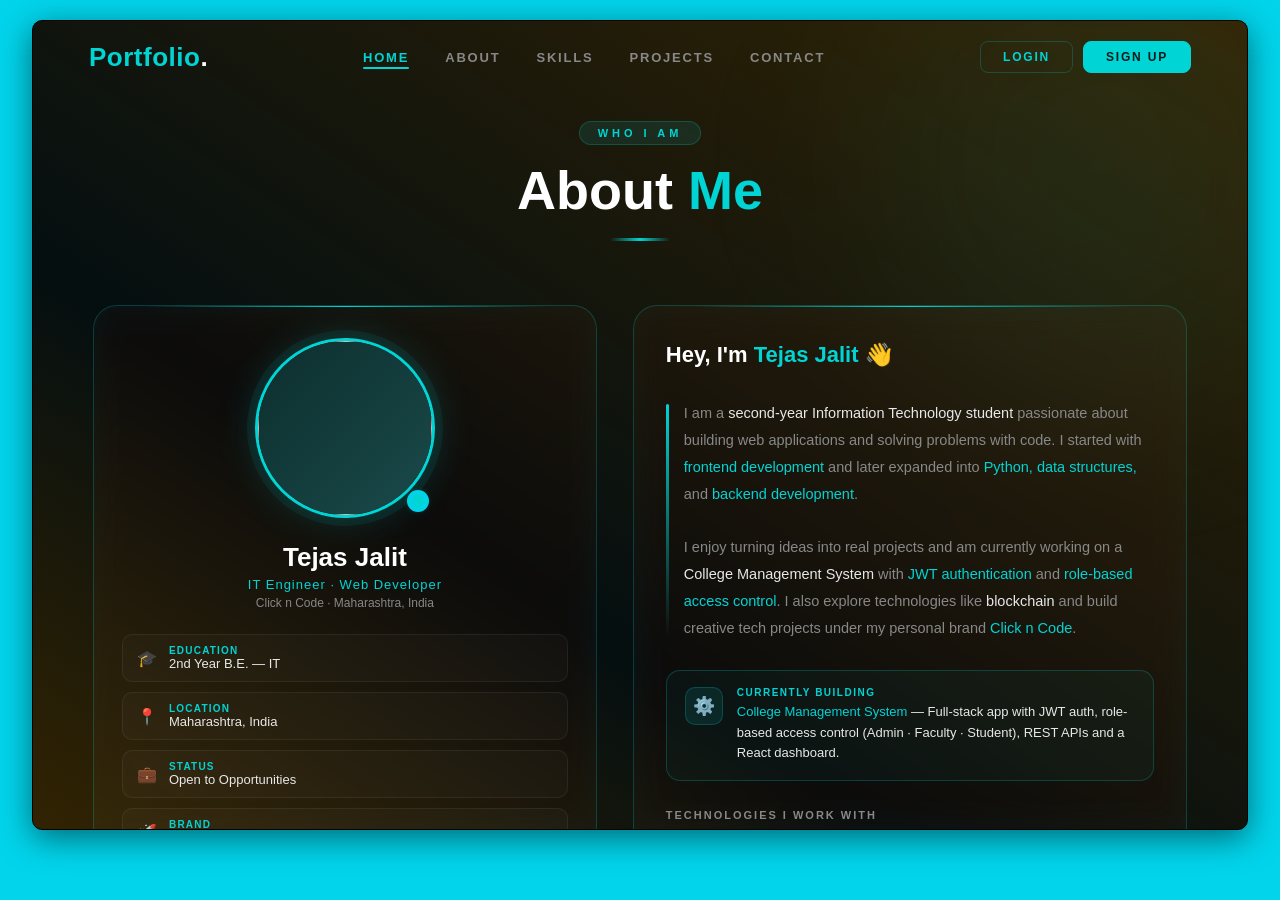
==== about.html @ 2071b4b3 "Updated website section" ====
<!DOCTYPE html>
<html lang="en">

<head>
    <meta charset="UTF-8" />
    <meta name="viewport" content="width=device-width, initial-scale=1.0" />
    <title>Click n Code — Tejas Jalit</title>

    <!-- Google Font -->
    <link href="https://fonts.googleapis.com/css2?family=Poppins:wght@400;500;600;700&display=swap" rel="stylesheet">

    <!-- CSS Files -->
    <link rel="stylesheet" href="css/style.css" />
    <link rel="stylesheet" href="css/resposive.css" />
</head>
  <style>
    *, *::before, *::after { box-sizing: border-box; margin: 0; padding: 0; }

    :root {
      --bg:         #02d4eb;
      --card-bg:     rgba(255,255,255,0.03);
      --cyan:        #00d4d4;
      --cyan-dim:    rgba(0,212,212,0.10);
      --cyan-mid:    rgba(0,212,212,0.18);
      --cyan-glow:   rgba(0,212,212,0.30);
      --cyan-border: rgba(0,212,212,0.22);
      --text:        #e8e8e8;
      --muted:       #888;
      --muted2:      #555;
    }

    body {
      background: var(--bg);
      font-family: 'Exo 2', sans-serif;
      color: var(--text);
      min-height: 100vh;
    }

    /* ══ SECTION ═══════════════════════════════════ */
    .about-section {
      position: relative;
      padding: 100px 60px;
      overflow: hidden;
    }

    /* blobs */
    .blob {
      position: absolute; border-radius: 50%;
      filter: blur(100px); pointer-events: none; z-index: 0;
    }
    .blob-1 { width:450px; height:450px; background:rgba(0,212,212,0.06); top:-80px; right:-80px; }
    .blob-2 { width:320px; height:320px; background:rgba(0,212,212,0.04); bottom:0; left:-60px; }

    /* ══ HEADER ════════════════════════════════════ */
    .section-header {
      position: relative; z-index: 1;
      text-align: center; margin-bottom: 64px;
    }
    .section-tag {
      display: inline-block;
      font-family: 'Rajdhani', sans-serif;
      font-size: 11px; font-weight: 600;
      letter-spacing: 4px; text-transform: uppercase;
      color: var(--cyan);
      border: 1px solid var(--cyan-border);
      background: var(--cyan-dim);
      padding: 5px 18px; border-radius: 20px;
      margin-bottom: 16px;
    }
    .section-title {
      font-family: 'Rajdhani', sans-serif;
      font-size: clamp(36px, 5vw, 54px);
      font-weight: 700; color: #fff; line-height: 1.1;
    }
    .section-title span { color: var(--cyan); }
    .divider {
      width: 60px; height: 3px;
      background: linear-gradient(90deg, transparent, var(--cyan), transparent);
      margin: 18px auto 0; border-radius: 2px;
    }

    /* ══ MAIN LAYOUT ═══════════════════════════════ */
    .about-layout {
      position: relative; z-index: 1;
      display: grid;
      grid-template-columns: 1fr 1.1fr;
      gap: 36px;
      max-width: 1100px;
      margin: 0 auto 48px;
    }

    /* ══ LEFT – PHOTO CARD ═════════════════════════ */
    .photo-card {
      background: var(--card-bg);
      border: 1px solid var(--cyan-border);
      border-radius: 24px;
      padding: 32px 28px;
      backdrop-filter: blur(16px);
      display: flex; flex-direction: column;
      align-items: center; gap: 24px;
      position: relative; overflow: hidden;
    }
    .photo-card::before {
      content: '';
      position: absolute; top: 0; left: 10%; right: 10%; height: 1px;
      background: linear-gradient(90deg, transparent, var(--cyan), transparent);
    }

    /* photo frame */
    .about-photo-wrap { position: relative; }
    .about-photo {
      width: 180px; height: 180px;
      border-radius: 50%;
      border: 3px solid var(--cyan);
      box-shadow: 0 0 0 8px rgba(0,212,212,0.08), 0 0 40px rgba(0,212,212,0.2);
      overflow: hidden;
      transition: box-shadow 0.4s, transform 0.4s;
    }
    .about-photo:hover {
      transform: scale(1.04);
      box-shadow: 0 0 0 10px rgba(0,212,212,0.12), 0 0 60px rgba(0,212,212,0.28);
    }
    .about-photo img { width:100%; height:100%; object-fit:cover; object-position:top; display:block; }
    .photo-placeholder {
      width:100%; height:100%;
      background: linear-gradient(135deg,#0d2e2e,#1a4a4a);
      display:flex; flex-direction:column; align-items:center; justify-content:center; gap:6px;
    }
    .photo-placeholder .initials {
      font-family:'Rajdhani',sans-serif; font-size:56px; font-weight:700; color:var(--cyan); line-height:1;
    }
    .photo-placeholder .ph-sub { font-size:10px; color:var(--muted); letter-spacing:2px; text-transform:uppercase; }

    /* availability ring */
    .avail-ring {
      position: absolute; bottom: 6px; right: 6px;
      width: 22px; height: 22px; border-radius: 50%;
      background: var(--bg);
      display: flex; align-items: center; justify-content: center;
      border: 2px solid var(--bg);
    }
    .avail-dot {
      width: 12px; height: 12px; border-radius: 50%;
      background: #00d4d4;
      box-shadow: 0 0 8px var(--cyan);
      animation: pulse 2s ease infinite;
    }
    @keyframes pulse {
      0%,100%{ box-shadow:0 0 6px var(--cyan); }
      50%    { box-shadow:0 0 16px var(--cyan),0 0 28px var(--cyan-glow); }
    }

    /* name block */
    .about-name {
      text-align: center;
    }
    .about-name h3 {
      font-family: 'Rajdhani', sans-serif;
      font-size: 26px; font-weight: 700; color: #fff;
      margin-bottom: 4px;
    }
    .about-name .role {
      font-size: 13px; color: var(--cyan);
      font-weight: 500; letter-spacing: 1px;
    }
    .about-name .college {
      font-size: 12px; color: var(--muted);
      font-weight: 300; margin-top: 4px;
    }

    /* quick info pills */
    .info-pills {
      display: flex; flex-direction: column; gap: 10px; width: 100%;
    }
    .info-pill {
      display: flex; align-items: center; gap: 12px;
      padding: 10px 14px;
      background: rgba(255,255,255,0.025);
      border: 1px solid rgba(255,255,255,0.06);
      border-radius: 10px;
      font-size: 13px;
      transition: all 0.25s;
    }
    .info-pill:hover {
      background: var(--cyan-dim);
      border-color: var(--cyan-border);
    }
    .pill-icon { font-size: 16px; flex-shrink:0; }
    .pill-label { font-size: 10px; color: var(--cyan); font-weight:600; letter-spacing:1.2px; text-transform:uppercase; display:block; }
    .pill-val   { font-size: 13px; color: var(--text); font-weight:400; }

    /* download cv btn */
    .btn-cv {
      width: 100%;
      font-family: 'Rajdhani', sans-serif;
      font-size: 13px; font-weight: 700;
      letter-spacing: 2px; text-transform: uppercase;
      padding: 12px 0; border-radius: 12px;
      border: 1px solid var(--cyan-border);
      background: var(--cyan-dim);
      color: var(--cyan); cursor: pointer;
      text-decoration: none; text-align: center;
      display: flex; align-items: center; justify-content: center; gap: 8px;
      transition: all 0.3s;
    }
    .btn-cv:hover {
      background: var(--cyan-mid);
      border-color: var(--cyan);
      box-shadow: 0 0 20px var(--cyan-glow);
      transform: translateY(-2px);
    }

    /* ══ RIGHT – BIO CARD ══════════════════════════ */
    .bio-card {
      background: var(--card-bg);
      border: 1px solid var(--cyan-border);
      border-radius: 24px;
      padding: 36px 32px;
      backdrop-filter: blur(16px);
      display: flex; flex-direction: column; gap: 28px;
      position: relative; overflow: hidden;
    }
    .bio-card::before {
      content: '';
      position: absolute; top: 0; left: 10%; right: 10%; height: 1px;
      background: linear-gradient(90deg, transparent, var(--cyan), transparent);
    }

    .bio-heading {
      font-family: 'Rajdhani', sans-serif;
      font-size: 22px; font-weight: 700; color: #fff;
      margin-bottom: 4px;
    }
    .bio-heading span { color: var(--cyan); }

    /* paragraph */
    .bio-text {
      font-size: 14.5px; color: var(--muted);
      line-height: 1.85; font-weight: 300;
      position: relative;
      padding-left: 18px;
    }
    .bio-text::before {
      content: '';
      position: absolute; left: 0; top: 4px; bottom: 4px;
      width: 3px; border-radius: 2px;
      background: linear-gradient(to bottom, var(--cyan), transparent);
    }
    .bio-text strong { color: var(--text); font-weight: 500; }
    .bio-text .highlight {
      color: var(--cyan); font-weight: 500;
    }

    /* ── currently working on ── */
    .currently-card {
      background: rgba(0,212,212,0.04);
      border: 1px solid var(--cyan-border);
      border-radius: 14px;
      padding: 16px 18px;
      display: flex; align-items: flex-start; gap: 14px;
    }
    .curr-icon {
      width: 38px; height: 38px; border-radius: 10px;
      background: var(--cyan-dim); border: 1px solid var(--cyan-border);
      display: flex; align-items: center; justify-content: center;
      font-size: 18px; flex-shrink: 0;
    }
    .curr-label {
      font-size: 10px; font-weight:600; letter-spacing:1.5px;
      text-transform:uppercase; color:var(--cyan); margin-bottom:4px;
    }
    .curr-text { font-size: 13px; color: var(--text); line-height: 1.6; }
    .curr-text em { color: var(--cyan); font-style: normal; font-weight:500; }

    /* ── skill chips ── */
    .skill-chips-label {
      font-family: 'Rajdhani', sans-serif;
      font-size: 11px; font-weight:600; letter-spacing:2px;
      text-transform:uppercase; color:var(--muted); margin-bottom:10px;
    }
    .skill-chips {
      display: flex; flex-wrap: wrap; gap: 8px;
    }
    .chip {
      font-size: 11px; font-weight:600; letter-spacing:0.8px;
      padding: 5px 14px; border-radius: 20px;
      background: rgba(255,255,255,0.04);
      border: 1px solid rgba(255,255,255,0.08);
      color: var(--muted);
      transition: all 0.25s;
      cursor: default;
    }
    .chip:hover {
      background: var(--cyan-dim);
      border-color: var(--cyan-border);
      color: var(--cyan);
    }

    /* ══ PROFILE SHOWCASES ═════════════════════════ */
    .profiles-row {
      position: relative; z-index: 1;
      display: grid;
      grid-template-columns: repeat(3, 1fr);
      gap: 24px;
      max-width: 1100px;
      margin: 0 auto;
    }

    .profile-card {
      background: var(--card-bg);
      border: 1px solid var(--cyan-border);
      border-radius: 20px;
      padding: 26px 24px 22px;
      backdrop-filter: blur(16px);
      position: relative; overflow: hidden;
      text-decoration: none; color: inherit;
      transition: transform 0.35s, box-shadow 0.35s, border-color 0.35s;
      display: flex; flex-direction: column; gap: 16px;
    }
    .profile-card::before {
      content: '';
      position: absolute; inset: 0;
      background: linear-gradient(135deg, rgba(0,212,212,0.05), transparent 60%);
      opacity: 0; transition: opacity 0.35s;
    }
    /* glare */
    .profile-card::after {
      content: '';
      position: absolute; top:0; left:-80%;
      width:60%; height:100%;
      background: linear-gradient(105deg, transparent, rgba(255,255,255,0.03), transparent);
      transform: skewX(-20deg);
      transition: left 0.6s ease;
    }
    .profile-card:hover { transform: translateY(-6px); border-color: var(--cyan); box-shadow: 0 14px 44px rgba(0,212,212,0.14); }
    .profile-card:hover::before { opacity: 1; }
    .profile-card:hover::after  { left: 140%; }

    /* platform header */
    .pc-header {
      display: flex; align-items: center; gap: 12px;
    }
    .pc-logo {
      width: 44px; height: 44px; border-radius: 12px;
      background: var(--cyan-dim); border: 1px solid var(--cyan-border);
      display: flex; align-items: center; justify-content: center;
      font-size: 22px; flex-shrink: 0;
      transition: box-shadow 0.3s;
    }
    .profile-card:hover .pc-logo { box-shadow: 0 0 18px var(--cyan-glow); }
    .pc-platform {
      font-family: 'Rajdhani', sans-serif;
      font-size: 18px; font-weight: 700; color: #fff;
    }
    .pc-handle {
      font-size: 12px; color: var(--muted); margin-top: 2px;
    }
    .pc-arrow {
      margin-left: auto; font-size: 18px; color: var(--cyan-border);
      transition: color 0.3s, transform 0.3s;
    }
    .profile-card:hover .pc-arrow { color: var(--cyan); transform: translate(3px,-3px); }

    /* divider line */
    .pc-line {
      height: 1px;
      background: linear-gradient(90deg, var(--cyan-border), transparent);
    }

    /* stats grid */
    .pc-stats {
      display: grid; grid-template-columns: repeat(3,1fr); gap: 10px;
    }
    .pc-stat {
      text-align: center;
      padding: 10px 6px;
      background: rgba(255,255,255,0.025);
      border: 1px solid rgba(255,255,255,0.05);
      border-radius: 10px;
      transition: background 0.25s, border-color 0.25s;
    }
    .profile-card:hover .pc-stat {
      background: var(--cyan-dim);
      border-color: rgba(0,212,212,0.18);
    }
    .pc-stat-n {
      font-family: 'Rajdhani', sans-serif;
      font-size: 20px; font-weight: 700; color: var(--cyan); line-height: 1;
    }
    .pc-stat-l {
      font-size: 9.5px; color: var(--muted);
      letter-spacing: 0.8px; text-transform: uppercase; margin-top: 3px;
    }

    /* visit link */
    .pc-visit {
      display: flex; align-items: center; justify-content: center; gap: 6px;
      font-family: 'Rajdhani', sans-serif;
      font-size: 11px; font-weight: 700;
      letter-spacing: 2px; text-transform: uppercase;
      color: var(--muted);
      padding: 8px;
      border: 1px solid rgba(255,255,255,0.06);
      border-radius: 8px;
      transition: all 0.25s;
    }
    .profile-card:hover .pc-visit {
      color: var(--cyan); border-color: var(--cyan-border);
      background: var(--cyan-dim);
    }

    /* ══ ANIMATIONS ════════════════════════════════ */
    @keyframes fadeUp {
      from { opacity:0; transform:translateY(24px); }
      to   { opacity:1; transform:translateY(0); }
    }
    .about-layout, .profiles-row { animation: fadeUp 0.6s ease both; }
    .profiles-row { animation-delay: 0.2s; }

    /* ══ RESPONSIVE ════════════════════════════════ */
    @media (max-width: 900px) {
      .about-layout { grid-template-columns: 1fr; }
      .profiles-row { grid-template-columns: 1fr; }
      .about-section { padding: 70px 24px; }
    }
    @media (max-width: 600px) {
      .bio-card { padding: 24px 18px; }
    }
  </style>
<body>
    <div class="container scroll-box">
        <!-- Navbar -->
            <nav class="navbar" id="navbar">
        <!-- Logo -->
        <div class="logo">
          <a href="index.html">Portfolio<span class="logo-dot">.</span></a>
        </div>

        <!-- Nav Items -->
        <ul class="nav-items" id="navItems">
          <li><a href="index.html" class="nav-link active">Home</a></li>
          <li><a href="about.html" class="nav-link">About</a></li>
          <li><a href="skills.html" class="nav-link">Skills</a></li>
          <li><a href="projects.html" class="nav-link">Projects</a></li>
          <li><a href="contact.html" class="nav-link">Contact</a></li>
        </ul>

        <!-- Action Buttons -->
        <div class="nav-actions">
          <a href="#" class="btn-login">Login</a>
          <a href="#" class="btn-signup">Sign Up</a>
        </div>

        <!-- Hamburger (mobile) -->
        <button class="hamburger" id="hamburger" aria-label="Toggle menu">
          <span></span>
          <span></span>
          <span></span>
        </button>
      </nav>
      <!-- Mobile Drawer -->
      <div class="mobile-drawer" id="mobileDrawer">
        <ul class="mobile-nav-items">
          <li><a href="index.html" onclick="closeMenu()">Home</a></li>
          <li><a href="about.html" onclick="closeMenu()">About</a></li>
          <li><a href="skills.html" onclick="closeMenu()">Skills</a></li>
          <li><a href="projects.html" onclick="closeMenu()">Projects</a></li>
          <li><a href="contact.html" onclick="closeMenu()">Contact</a></li>
        </ul>
        <div class="mobile-actions">
          <a href="#" class="btn-login">Login</a>
          <a href="#" class="btn-signup">Sign Up</a>
        </div>
      </div>

      <!-- Overlay -->
      <div
        class="drawer-overlay"
        id="drawerOverlay"
        onclick="closeMenu()"
      ></div>

     <section class="about-section" id="about">

  <div class="blob blob-1"></div>
  <div class="blob blob-2"></div>

  <!-- Header -->
  <div class="section-header">
    <div class="section-tag">Who I Am</div>
    <h2 class="section-title">About <span>Me</span></h2>
    <div class="divider"></div>
  </div>

  <!-- Top layout -->
  <div class="about-layout">

    <!-- LEFT – Photo + Info -->
    <div class="photo-card">

      <div class="about-photo-wrap">
        <div class="about-photo">
          <!-- Replace with your photo: <img src="your-photo.jpg" alt="Tejas Jalit"> -->
          <div class="photo-placeholder">
            <img src="./images/2.png" alt="">
          </div>
        </div>
        <div class="avail-ring"><div class="avail-dot"></div></div>
      </div>

      <div class="about-name">
        <h3>Tejas Jalit</h3>
        <div class="role">IT Engineer · Web Developer</div>
        <div class="college">Click n Code · Maharashtra, India</div>
      </div>

      <div class="info-pills">
        <div class="info-pill">
          <span class="pill-icon">🎓</span>
          <div>
            <span class="pill-label">Education</span>
            <span class="pill-val">2nd Year B.E. — IT</span>
          </div>
        </div>
        <div class="info-pill">
          <span class="pill-icon">📍</span>
          <div>
            <span class="pill-label">Location</span>
            <span class="pill-val">Maharashtra, India</span>
          </div>
        </div>
        <div class="info-pill">
          <span class="pill-icon">💼</span>
          <div>
            <span class="pill-label">Status</span>
            <span class="pill-val">Open to Opportunities</span>
          </div>
        </div>
        <div class="info-pill">
          <span class="pill-icon">🚀</span>
          <div>
            <span class="pill-label">Brand</span>
            <span class="pill-val">Click n Code</span>
          </div>
        </div>
      </div>

      <a href="resume.pdf" download class="btn-cv">
        <svg width="15" height="15" viewBox="0 0 24 24" fill="none" stroke="currentColor" stroke-width="2.5" stroke-linecap="round"><path d="M21 15v4a2 2 0 0 1-2 2H5a2 2 0 0 1-2-2v-4"/><polyline points="7 10 12 15 17 10"/><line x1="12" y1="15" x2="12" y2="3"/></svg>
        Download Resume
      </a>

    </div>

    <!-- RIGHT – Bio -->
    <div class="bio-card">

      <div>
        <div class="bio-heading">Hey, I'm <span>Tejas Jalit</span> 👋</div>
      </div>

      <p class="bio-text">
        I am a <strong>second-year Information Technology student</strong> passionate about building web applications and solving problems with code. I started with <span class="highlight">frontend development</span> and later expanded into <span class="highlight">Python, data structures,</span> and <span class="highlight">backend development</span>.
        <br><br>
        I enjoy turning ideas into real projects and am currently working on a <strong>College Management System</strong> with <span class="highlight">JWT authentication</span> and <span class="highlight">role-based access control</span>. I also explore technologies like <strong>blockchain</strong> and build creative tech projects under my personal brand <span class="highlight">Click n Code</span>.
      </p>

      <!-- Currently working on -->
      <div class="currently-card">
        <div class="curr-icon">⚙️</div>
        <div>
          <div class="curr-label">Currently Building</div>
          <div class="curr-text">
            <em>College Management System</em> — Full-stack app with
            JWT auth, role-based access control (Admin · Faculty · Student),
            REST APIs and a React dashboard.
          </div>
        </div>
      </div>

      <!-- Skills I use -->
      <div>
        <div class="skill-chips-label">Technologies I work with</div>
        <div class="skill-chips">
          <span class="chip">HTML5</span>
          <span class="chip">CSS3</span>
          <span class="chip">JavaScript</span>
          <span class="chip">React</span>
          <span class="chip">Python</span>
          <span class="chip">Node.js</span>
          <span class="chip">MySQL</span>
          <span class="chip">JWT Auth</span>
          <span class="chip">REST APIs</span>
          <span class="chip">Git & GitHub</span>
          <span class="chip">Blockchain</span>
          <span class="chip">DSA</span>
        </div>
      </div>

    </div>

  </div><!-- /about-layout -->

  <!-- ══ Profile Showcases ══ -->
  <div class="profiles-row">

    <!-- GitHub -->
    <a href="https://github.com/tejasjalit" target="_blank" class="profile-card">
      <div class="pc-header">
        <div class="pc-logo">
          <svg width="22" height="22" viewBox="0 0 24 24" fill="#e8e8e8"><path d="M12 0C5.37 0 0 5.37 0 12c0 5.31 3.435 9.795 8.205 11.385.6.105.825-.255.825-.57 0-.285-.015-1.23-.015-2.235-3.015.555-3.795-.735-4.035-1.41-.135-.345-.72-1.41-1.23-1.695-.42-.225-1.02-.78-.015-.795.945-.015 1.62.87 1.845 1.23 1.08 1.815 2.805 1.305 3.495.99.105-.78.42-1.305.765-1.605-2.67-.3-5.46-1.335-5.46-5.925 0-1.305.465-2.385 1.23-3.225-.12-.3-.54-1.53.12-3.18 0 0 1.005-.315 3.3 1.23.96-.27 1.98-.405 3-.405s2.04.135 3 .405c2.295-1.56 3.3-1.23 3.3-1.23.66 1.65.24 2.88.12 3.18.765.84 1.23 1.905 1.23 3.225 0 4.605-2.805 5.625-5.475 5.925.435.375.81 1.095.81 2.22 0 1.605-.015 2.895-.015 3.3 0 .315.225.69.825.57A12.02 12.02 0 0 0 24 12c0-6.63-5.37-12-12-12z"/></svg>
        </div>
        <div>
          <div class="pc-platform">GitHub</div>
          <div class="pc-handle">@tejasjalit</div>
        </div>
        <span class="pc-arrow">↗</span>
      </div>
      <div class="pc-line"></div>
      <div class="pc-stats">
        <div class="pc-stat">
          <div class="pc-stat-n">12+</div>
          <div class="pc-stat-l">Repos</div>
        </div>
        <div class="pc-stat">
          <div class="pc-stat-n">5+</div>
          <div class="pc-stat-l">Projects</div>
        </div>
        <div class="pc-stat">
          <div class="pc-stat-n">2025</div>
          <div class="pc-stat-l">Since</div>
        </div>
      </div>
      <div class="pc-visit">
        <svg width="12" height="12" viewBox="0 0 24 24" fill="none" stroke="currentColor" stroke-width="2.5"><path d="M18 13v6a2 2 0 0 1-2 2H5a2 2 0 0 1-2-2V8a2 2 0 0 1 2-2h6"/><polyline points="15 3 21 3 21 9"/><line x1="10" y1="14" x2="21" y2="3"/></svg>
        Visit Profile
      </div>
    </a>

    <!-- LinkedIn -->
    <a href="https://linkedin.com/in/tejasjalit" target="_blank" class="profile-card">
      <div class="pc-header">
        <div class="pc-logo">
          <svg width="22" height="22" viewBox="0 0 24 24" fill="#0a66c2"><path d="M20.447 20.452h-3.554v-5.569c0-1.328-.027-3.037-1.852-3.037-1.853 0-2.136 1.445-2.136 2.939v5.667H9.351V9h3.414v1.561h.046c.477-.9 1.637-1.85 3.37-1.85 3.601 0 4.267 2.37 4.267 5.455v6.286zM5.337 7.433a2.062 2.062 0 0 1-2.063-2.065 2.064 2.064 0 1 1 2.063 2.065zm1.782 13.019H3.555V9h3.564v11.452zM22.225 0H1.771C.792 0 0 .774 0 1.729v20.542C0 23.227.792 24 1.771 24h20.451C23.2 24 24 23.227 24 22.271V1.729C24 .774 23.2 0 22.222 0h.003z"/></svg>
        </div>
        <div>
          <div class="pc-platform">LinkedIn</div>
          <div class="pc-handle">Tejas Jalit</div>
        </div>
        <span class="pc-arrow">↗</span>
      </div>
      <div class="pc-line"></div>
      <div class="pc-stats">
        <div class="pc-stat">
          <div class="pc-stat-n">50+</div>
          <div class="pc-stat-l">Connections</div>
        </div>
        <div class="pc-stat">
          <div class="pc-stat-n">IT</div>
          <div class="pc-stat-l">Field</div>
        </div>
        <div class="pc-stat">
          <div class="pc-stat-n">B.E.</div>
          <div class="pc-stat-l">Degree</div>
        </div>
      </div>
      <div class="pc-visit">
        <svg width="12" height="12" viewBox="0 0 24 24" fill="none" stroke="currentColor" stroke-width="2.5"><path d="M18 13v6a2 2 0 0 1-2 2H5a2 2 0 0 1-2-2V8a2 2 0 0 1 2-2h6"/><polyline points="15 3 21 3 21 9"/><line x1="10" y1="14" x2="21" y2="3"/></svg>
        Visit Profile
      </div>
    </a>

    <!-- LeetCode -->
    <a href="https://leetcode.com/tejasjalit" target="_blank" class="profile-card">
      <div class="pc-header">
        <div class="pc-logo">
          <svg width="22" height="22" viewBox="0 0 24 24" fill="#ffa116"><path d="M13.483 0a1.374 1.374 0 0 0-.961.438L7.116 6.226l-3.854 4.126a5.266 5.266 0 0 0-1.209 2.104 5.35 5.35 0 0 0-.125.513 5.527 5.527 0 0 0 .062 2.362 5.83 5.83 0 0 0 .349 1.017 5.938 5.938 0 0 0 1.271 1.818l4.277 4.193.039.038c2.248 2.165 5.852 2.133 8.063-.074l2.396-2.392c.54-.54.54-1.414.003-1.955a1.378 1.378 0 0 0-1.951-.003l-2.396 2.392a3.021 3.021 0 0 1-4.205.038l-.02-.019-4.276-4.193c-.652-.64-.972-1.469-.948-2.263a2.68 2.68 0 0 1 .066-.523 2.545 2.545 0 0 1 .619-1.164L9.13 8.114c1.058-1.134 3.204-1.27 4.43-.278l3.501 2.831c.593.48 1.461.387 1.94-.207a1.384 1.384 0 0 0-.207-1.943l-3.5-2.831c-.8-.647-1.766-1.045-2.774-1.202l2.015-2.158A1.384 1.384 0 0 0 13.483 0zm-2.866 12.815a1.38 1.38 0 0 0-1.38 1.382 1.38 1.38 0 0 0 1.38 1.382H20.79a1.38 1.38 0 0 0 1.38-1.382 1.38 1.38 0 0 0-1.38-1.382z"/></svg>
        </div>
        <div>
          <div class="pc-platform">LeetCode</div>
          <div class="pc-handle">@tejasjalit</div>
        </div>
        <span class="pc-arrow">↗</span>
      </div>
      <div class="pc-line"></div>
      <div class="pc-stats">
        <div class="pc-stat">
          <div class="pc-stat-n" style="color:#00b8a9">30+</div>
          <div class="pc-stat-l">Easy</div>
        </div>
        <div class="pc-stat">
          <div class="pc-stat-n" style="color:#ffc01e">10+</div>
          <div class="pc-stat-l">Medium</div>
        </div>
        <div class="pc-stat">
          <div class="pc-stat-n" style="color:#ef4743">2+</div>
          <div class="pc-stat-l">Hard</div>
        </div>
      </div>
      <div class="pc-visit">
        <svg width="12" height="12" viewBox="0 0 24 24" fill="none" stroke="currentColor" stroke-width="2.5"><path d="M18 13v6a2 2 0 0 1-2 2H5a2 2 0 0 1-2-2V8a2 2 0 0 1 2-2h6"/><polyline points="15 3 21 3 21 9"/><line x1="10" y1="14" x2="21" y2="3"/></svg>
        Visit Profile
      </div>
    </a>

  </div><!-- /profiles-row -->

</section>











    </div>

</body>

</html>
---- css/style.css ----
:root {
  --main-color: #02d4eb;
  --secondary-color: #00d9ff;
  --text-color: #333;
  --bg-color: #f9f9f9;
}

:root {
  --primary-color: #4a6bff;
  --secondary-color: #f8f9fa;
  --accent-color: #ff7e5f;
  --text-color: #333;
  --light-text: #6c757d;
  --border-radius: 8px;
  --box-shadow: 0 4px 20px rgba(0, 0, 0, 0.1);
  --transition: all 0.3s ease;
}

body {
  margin: 0;
  font-family: "Poppins", sans-serif;
  background-color: var(--main-color);
  display: flex;
  color: #f9f9f9;
  justify-content: center;
  align-items: flex-start;
  min-height: 100vh;
  height: 200px;
  overflow-y: auto;
  /* border: 1px solid black; */
}

.container {
  width: 95%;
  height: 90vh;
  margin-top: 20px;
  border-radius: 10px;
  background: linear-gradient(
    to top right,
    rgb(50, 35, 2) 0%,
    rgba(4, 4, 4, 0.427) 35%,
    rgb(53, 36, 3) 100%
  );
  box-shadow: 0 8px 16px rgba(1, 1, 1, 0.655);
  padding-bottom: 20px;
  overflow: hidden;
  /* display: flex;
    justify-content: center;
    align-items: center; */

  background-color: rgba(6, 6, 6, 0.918);

  border: 1px solid rgba(255, 255, 255, 0.2);
  backdrop-filter: blur(10px);
  -webkit-backdrop-filter: blur(10px);
  /* For Safari */
  box-shadow: 0 8px 32px rgba(0, 0, 0, 0.5);
    /* height: 100px; */
        overflow-y: auto;
        border: 1px solid black;
}
.scroll-box {
  
    overflow-y: scroll;

    scrollbar-width: none;
    /* Firefox */
    -ms-overflow-style: none;
    /* IE/Edge */
}

.scroll-box::-webkit-scrollbar {
    display: none;
    /* Chrome, Safari */
}
.content {
  display: flex;
  justify-content: center;
  align-items: center;
  /* flex-direction: column; */
}

/* -------------Navbar----------------- */
/* .navbar {
  display: flex;
  justify-content: space-between;
  align-items: center;
  padding: 10px 20px;
  color: white;
  position: relative;
  font-family: "Poppins", sans-serif;
  background-color: transparent;
}

.logo {
  font-size: 30px;
  font-weight: 900;
  color: var(--secondary-color);
  text-wrap: nowrap;
  padding-left: 30px;
}

.nav-items {
  display: flex;
  align-items: center;
  gap: 20px;
  list-style: none;
}

.nav-items a {
  color: white;
  text-decoration: none;
  font-weight: 600;
  transition: color 0.3s;
}

.nav-items a:hover {
  color: var(--main-color);
}

.btn {
  padding: 10px 20px;
  background-color: var(--secondary-color);
  color: #000;
  border: none;
  border-radius: 7px;
  font-weight: 700;
  font-size: 14px;
  cursor: pointer;
  transition: transform 0.2s ease;
}

.btn:hover {
  transform: translateY(-3px);
}
.ex-btn {
  width: 30%;
} */




/* -------------------navbar---------------------- */
/* ═══════════════════════════════════════════════════
   NAVBAR CSS — Tejas Jalit Portfolio
   Fonts: Rajdhani (display) + Exo 2 (body)
   Colors: #1a1a1a bg · #00d4d4 cyan accent
   ═══════════════════════════════════════════════════ */

/* ── CSS Variables ──────────────────────────────── */
:root {
    --bg: #1a1a1a;
    --nav-bg: transparent;
    --nav-scrolled: rgba(13, 13, 13, 0.96);
    --cyan: #00d4d4;
    --cyan-dim: rgba(0, 212, 212, 0.12);
    --cyan-mid: rgba(0, 212, 212, 0.20);
    --cyan-glow: rgba(0, 212, 212, 0.35);
    --cyan-border: rgba(0, 212, 212, 0.25);
    --text: #e8e8e8;
    --muted: #888888;
    --nav-height: 72px;
}

/* ── Reset ──────────────────────────────────────── */
*,
*::before,
*::after {
    box-sizing: border-box;
    margin: 0;
    padding: 0;
}

body {
    background: var(--bg);
    font-family: 'Exo 2', sans-serif;
    color: var(--text);
}

/* ══════════════════════════════════════════════════
   NAVBAR
══════════════════════════════════════════════════ */
.navbar {
    position: fixed;
    top: 0;
    left: 0;
    right: 0;
    z-index: 999;

    height: var(--nav-height);
    padding: 0 56px;

    display: flex;
    align-items: center;
    justify-content: space-between;
    gap: 24px;

    background: var(--nav-bg);
    /* backdrop-filter: blur(22px); */
    /* -webkit-backdrop-filter: blur(22px); */
    /* border-bottom: 1px solid rgba(0, 212, 212, 0.07); */

    transition: background 0.35s ease, box-shadow 0.35s ease, border-color 0.35s ease;
}

/* scrolled state */
.navbar.scrolled {
    background: var(--nav-scrolled);
    box-shadow: 0 4px 32px rgba(0, 0, 0, 0.45);
    border-bottom-color: var(--cyan-border);
}

/* ── Logo ───────────────────────────────────────── */
.logo a {
    font-family: 'Rajdhani', sans-serif;
    font-size: 26px;
    font-weight: 700;
    color: var(--cyan);
    text-decoration: none;
    letter-spacing: 0.5px;
    transition: text-shadow 0.3s;
}

.logo a:hover {
    text-shadow: 0 0 18px var(--cyan-glow);
}

.logo-dot {
    color: #ffffff;
}

/* ── Nav Items (desktop) ────────────────────────── */
.nav-items {
    list-style: none;
    display: flex;
    align-items: center;
    gap: 4px;
    flex: 1;
    justify-content: center;
}

.nav-link {
    font-family: 'Rajdhani', sans-serif;
    font-size: 13px;
    font-weight: 600;
    letter-spacing: 1.8px;
    text-transform: uppercase;
    color: var(--muted);
    text-decoration: none;
    padding: 8px 16px;
    border-radius: 8px;

    position: relative;
    transition: color 0.28s ease, background 0.28s ease;
}

/* animated underline */
.nav-link::after {
    content: '';
    position: absolute;
    bottom: 4px;
    left: 50%;
    right: 50%;
    height: 2px;
    background: var(--cyan);
    border-radius: 2px;
    transition: left 0.3s ease, right 0.3s ease;
}

.nav-link:hover {
    color: var(--cyan);
    background: var(--cyan-dim);
}

.nav-link:hover::after,
.nav-link.active::after {
    left: 16px;
    right: 16px;
}

/* active page link */
.nav-link.active {
    color: var(--cyan);
}

/* ── Action Buttons ─────────────────────────────── */
.nav-actions {
    display: flex;
    align-items: center;
    gap: 10px;
    flex-shrink: 0;
}

/* shared button base */
.btn-login,
.btn-signup {
    font-family: 'Rajdhani', sans-serif;
    font-size: 12px;
    font-weight: 700;
    letter-spacing: 1.8px;
    text-transform: uppercase;
    text-decoration: none;
    padding: 8px 22px;
    border-radius: 8px;
    cursor: pointer;
    transition: all 0.28s ease;
    white-space: nowrap;
}

/* Login – outlined */
.btn-login {
    color: var(--cyan);
    border: 1px solid var(--cyan-border);
    background: transparent;
}

.btn-login:hover {
    background: var(--cyan-dim);
    border-color: var(--cyan);
    box-shadow: 0 0 16px var(--cyan-glow);
}

/* Sign Up – filled */
.btn-signup {
    color: #0d1a1a;
    background: var(--cyan);
    border: 1px solid var(--cyan);
}

.btn-signup:hover {
    background: #00ffff;
    border-color: #00ffff;
    box-shadow: 0 0 22px var(--cyan-glow);
    transform: translateY(-2px);
}

/* ── Hamburger (mobile) ─────────────────────────── */
.hamburger {
    display: none;
    flex-direction: column;
    justify-content: center;
    gap: 5px;
    width: 40px;
    height: 40px;
    padding: 8px;
    background: transparent;
    border: 1px solid var(--cyan-border);
    border-radius: 8px;
    cursor: pointer;
    transition: border-color 0.28s, background 0.28s;
    flex-shrink: 0;
}

.hamburger:hover {
    border-color: var(--cyan);
    background: var(--cyan-dim);
}

.hamburger span {
    display: block;
    width: 100%;
    height: 2px;
    background: var(--cyan);
    border-radius: 2px;
    transition: transform 0.35s ease, opacity 0.35s ease, width 0.35s ease;
    transform-origin: center;
}

/* animated X when open */
.hamburger.active span:nth-child(1) {
    transform: translateY(7px) rotate(45deg);
}

.hamburger.active span:nth-child(2) {
    opacity: 0;
    width: 0;
}

.hamburger.active span:nth-child(3) {
    transform: translateY(-7px) rotate(-45deg);
}

/* ══════════════════════════════════════════════════
   MOBILE DRAWER
══════════════════════════════════════════════════ */
.mobile-drawer {
    position: fixed;
    top: var(--nav-height);
    left: 0;
    right: 0;
    z-index: 998;

    background: rgba(12, 12, 12, 0.97);
    backdrop-filter: blur(24px);
    -webkit-backdrop-filter: blur(24px);
    border-bottom: 1px solid var(--cyan-border);

    padding: 24px 28px 32px;
    display: flex;
    flex-direction: column;
    gap: 6px;

    /* hidden by default */
    opacity: 0;
    transform: translateY(-12px);
    pointer-events: none;
    transition: opacity 0.3s ease, transform 0.3s ease;
}

.mobile-drawer.open {
    opacity: 1;
    transform: translateY(0);
    pointer-events: all;
}

.mobile-nav-items {
    list-style: none;
    display: flex;
    flex-direction: column;
    gap: 4px;
}

.mobile-nav-items a {
    display: block;
    font-family: 'Rajdhani', sans-serif;
    font-size: 15px;
    font-weight: 600;
    letter-spacing: 2.5px;
    text-transform: uppercase;
    color: var(--muted);
    text-decoration: none;
    padding: 13px 18px;
    border-radius: 10px;
    border: 1px solid transparent;
    transition: all 0.25s ease;
}

.mobile-nav-items a:hover,
.mobile-nav-items a.active {
    color: var(--cyan);
    background: var(--cyan-dim);
    border-color: var(--cyan-border);
    padding-left: 24px;
}

.mobile-actions {
    display: flex;
    gap: 12px;
    margin-top: 16px;
    padding-top: 16px;
    border-top: 1px solid rgba(255, 255, 255, 0.05);
}

.mobile-actions .btn-login,
.mobile-actions .btn-signup {
    flex: 1;
    text-align: center;
    padding: 11px 0;
    border-radius: 10px;
}

/* ── Overlay ────────────────────────────────────── */
.drawer-overlay {
    position: fixed;
    inset: 0;
    z-index: 997;
    background: rgba(0, 0, 0, 0.5);
    backdrop-filter: blur(2px);
    opacity: 0;
    pointer-events: none;
    transition: opacity 0.3s ease;
}

.drawer-overlay.show {
    opacity: 1;
    pointer-events: all;
}

/* ══════════════════════════════════════════════════
   RESPONSIVE BREAKPOINTS
══════════════════════════════════════════════════ */
@media (max-width: 1024px) {
    .navbar {
        padding: 0 36px;
    }
}

@media (max-width: 820px) {

    .nav-items,
    .nav-actions {
        display: none;
    }

    .hamburger {
        display: flex;
    }

    .navbar {
        padding: 0 24px;
    }
}

@media (max-width: 480px) {
    .logo a {
        font-size: 22px;
    }
}













/*------------- content----------------------- */
.left-section,
.right-section {
  flex: 1;
  background-color: transparent;
  border-radius: 10px;
  box-shadow: 0 4px 10px rgba(0, 0, 0, 0.1);
  height: 90vh;
}

.right-section {
  display: flex;
  justify-content: center;
  align-items: center;
  /* padding: 20px; */
  margin-top: -10rem;
}
.image-container {
  display: flex;
  justify-content: center;
  align-items: center;
  /* padding: 20px; */
}
.right-section img {
  border-radius: 50%;
}

.responsive-img {
  max-width: 60%;
  height: auto;
  display: block;
}

.highlight {
  color: var(--secondary-color);
}
.left-section {
  padding: 50px;
}

.text1 {
  line-height: 0.3rem;
  margin-top: 1rem;
  margin-bottom: 1rem;
}
.information {
  font-size: 16px;
  text-align: justify;
  margin-top: -10px;
}
.text1:hover {
  color: #d8f9f9;
}

/* ---------------------animations------------------ */
.fade-in1 {
  animation: fadeIn 0.8s ease-in-out;
}

@keyframes fadeIn {
  0% {
    opacity: 0;
    transform: translateY(20px);
  }

  100% {
    opacity: 1;
    transform: translateY(0);
  }
}

.fade-in2 {
  animation: fadeIn 0.4s ease-in-out;
}

@keyframes fadeIn {
  0% {
    opacity: 0;
    transform: translateY(5px);
  }

  100% {
    opacity: 1;
    transform: translateY(0);
  }
}

/* Validation styles */
.error {
  color: #dc3545;
  font-size: 14px;
  margin-top: 5px;
  display: none;
}

input.invalid,
textarea.invalid {
  border-color: #dc3545;
}

input.invalid:focus,
textarea.invalid:focus {
  box-shadow: 0 0 0 3px rgba(220, 53, 69, 0.2);
}

/* Success message */
.success-message {
  display: none;
  text-align: center;
  padding: 20px;
  background-color: #d4edda;
  color: #155724;
  border-radius: var(--border-radius);
  margin-top: 20px;
}

/*----------------- contact form --------- */
:root {
  --main-color: #02d4eb;
  --secondary-color: #00d9ff;
  --text-color: #333;
  --bg-color: #f9f9f9;
}

/*----------- Contact Form Styles - Attractive and matching theme -----------*/

.contact-container {
  /* background: linear-gradient(135deg, #4a6bff, #ff7e5f); */
  padding: 40px;
  padding-top: 0px;
  border-radius: 15px;
  /* box-shadow: 0 8px 30px rgba(74, 107, 255, 0.6); */
  max-width: 700px;
  margin: 0px auto;
  color: white;
  font-family: "Poppins", sans-serif;
  overflow-y: auto;
  scroll-behavior: smooth;
  height: 90vh;
  /* You can adjust this based on layout */
}

.contact-header {
  text-align: center;
  margin-bottom: 30px;
}

.contact-header h1 {
  font-size: 2.8rem;
  font-weight: 700;
  margin-bottom: 10px;
  /* text-shadow: 0 2px 8px rgba(0, 0, 0, 0.3); */
}

.contact-header p {
  font-size: 1.2rem;
  color: #f0e6e6cc;
}

.contact-form {
  display: grid;
  grid-template-columns: repeat(2, 1fr);
  gap: 20px;
}

.form-group {
  display: flex;
  flex-direction: column;
}

.form-group.colspan-2 {
  grid-column: span 2;
}

label {
  margin-bottom: 8px;
  font-weight: 600;
  color: #f0e6e6cc;
  /* text-shadow: 0 1px 3px rgba(0, 0, 0, 0.4); */
}

input,
textarea {
  padding: 12px 15px;
  border-radius: 10px;
  border: none;
  font-size: 16px;
  font-weight: 500;
  background: rgba(255, 255, 255, 0.15);
  color: var(--main-color);
  /* box-shadow: inset 0 0 8px rgba(255, 255, 255, 0.2); */
  transition:
    background 0.3s ease,
    box-shadow 0.3s ease;
  outline: none;
  resize: vertical;
}

input::placeholder,
textarea::placeholder {
  color: #f0e6e6cc;
  font-weight: 400;
}

input:focus,
textarea:focus {
  /* background: rgba(255, 255, 255, 0.3); */
  box-shadow: 0 0 10px 2px rgba(0, 241, 241, 0.7);
}

.success-message {
  grid-column: span 2;
  margin-top: 20px;
  padding: 15px;
  background-color: var(--text-color);
  color: var(--main-color);
  border-radius: 12px;
  font-weight: 600;
  text-align: center;
  display: none;
}

@media (max-width: 768px) {
  .contact-form {
    grid-template-columns: 1fr;
  }

  .form-group.colspan-2 {
    grid-column: span 1;
  }
}

.contact-info {
  height: 200px;
}

/* Firefox */
.contact-container {
  scrollbar-width: thin;
  scrollbar-color: rgba(255, 255, 255, 0.3) transparent;
}

/* Chrome, Safari */
.contact-container::-webkit-scrollbar {
  width: 8px;
}

.contact-container::-webkit-scrollbar-track {
  background: transparent;
}

.contact-container::-webkit-scrollbar-thumb {
  background: rgba(255, 255, 255, 0.3);
  border-radius: 10px;
}

.contact-container::-webkit-scrollbar-thumb:hover {
  background: rgba(255, 255, 255, 0.5);
}
---- css/resposive.css ----
:root {
  --main-color: #02d4eb;
  --secondary-color: #00d9ff;
  --text-color: #333;
  --bg-color: #f9f9f9;
}












/*------------------ navbar------------ */

@media (max-width: 768px) {
  .navbar {
    flex-direction: row;
    align-items: center;
    padding: 5px 20px;
    display: flex;
  }

  .nav-items {
    display: flex;
    flex-direction: row;
    justify-content: space-between;
    align-items: center;
  }
  .nav-items li,
  .nav-items .btn {
    width: 100%;
    display: flex;
    text-align: left;
    font-size: 11px;
    /* gap: px; */
  }
  .nav-items {
    display: flex;
    gap: 10px;
  }

  .btn {
    width: 100%;
    box-sizing: border-box;
    padding: 10px 10px;
    margin: -30px 0px;
    white-space: nowrap;
  }
  .logo {
    font-size: 20px;
    padding: 0px;
  }
}














/*----------------- ::content--------------- */

@media (max-width: 768px) {
  .container {
    flex-direction: column;
  }

  .left-section {
    height: auto;
    padding: 30px;
    margin-top: -100px;
  }

  .txt1 {
    font-size: 30px;
    line-height: 26px;
    margin-top: -100px;
  }
  .txt2 {
    font-size: 20px;
    line-height: 22px;
    margin-top: -30px;
  }
  .information {
    font-size: 12px;
    text-align: left;
    text-align: justify; 
 }
  .ex-btn {
    padding: 7px 10px;
    background-color: var(--secondary-color);
    color: #000;
    border: none;
    border-radius: 7px;
    font-weight: 700;
    font-size: 12px;
  }
}

@media (max-width: 480px) {
  .left-section {
    padding: 20px;
  }

  .txt1 {
    font-size: 20px;
    line-height: 26px;
    margin-top: -30px;
  }
  .txt2 {
    font-size: 16px;
    line-height: 20px;
    margin-top: -30px;
  }
  .information {
    font-size: 10px;
   text-align: justify;
  }
}















/*--------------- contact us---------- */
@media (max-width: 768px) {
  .contact-section h2 {
    font-size: 26px;
  }

  .form-row {
    flex-direction: column;
    gap: 15px;
  }

  .form-row input {
    width: 90%;
    color: var(--secondary-color);
    border-color: var(--secondary-color);
  }

  .submit-btn {
    width: 90%;
    font-size: 15px;
    padding: 10px 25px;
  }
}

@media (max-width: 480px) {
  .contact-section h2 {
    font-size: 22px;
  }

  .form-row input,
  .form-row-full textarea {
    font-size: 14px;
    color: var(--secondary-color);
    padding: 10px;
  }
  .submit-btn {
    font-size: 12px;
    padding: 10px 20px;
  }
}









/*------------ my image ------------- */
@media (max-width: 480px) {
  .responsive-img {
    max-width: 100%;
        display: block;
  }
}
@media (max-width: 768px) {
  .responsive-img {
    max-width: 180%;
    display: block;
  }
}
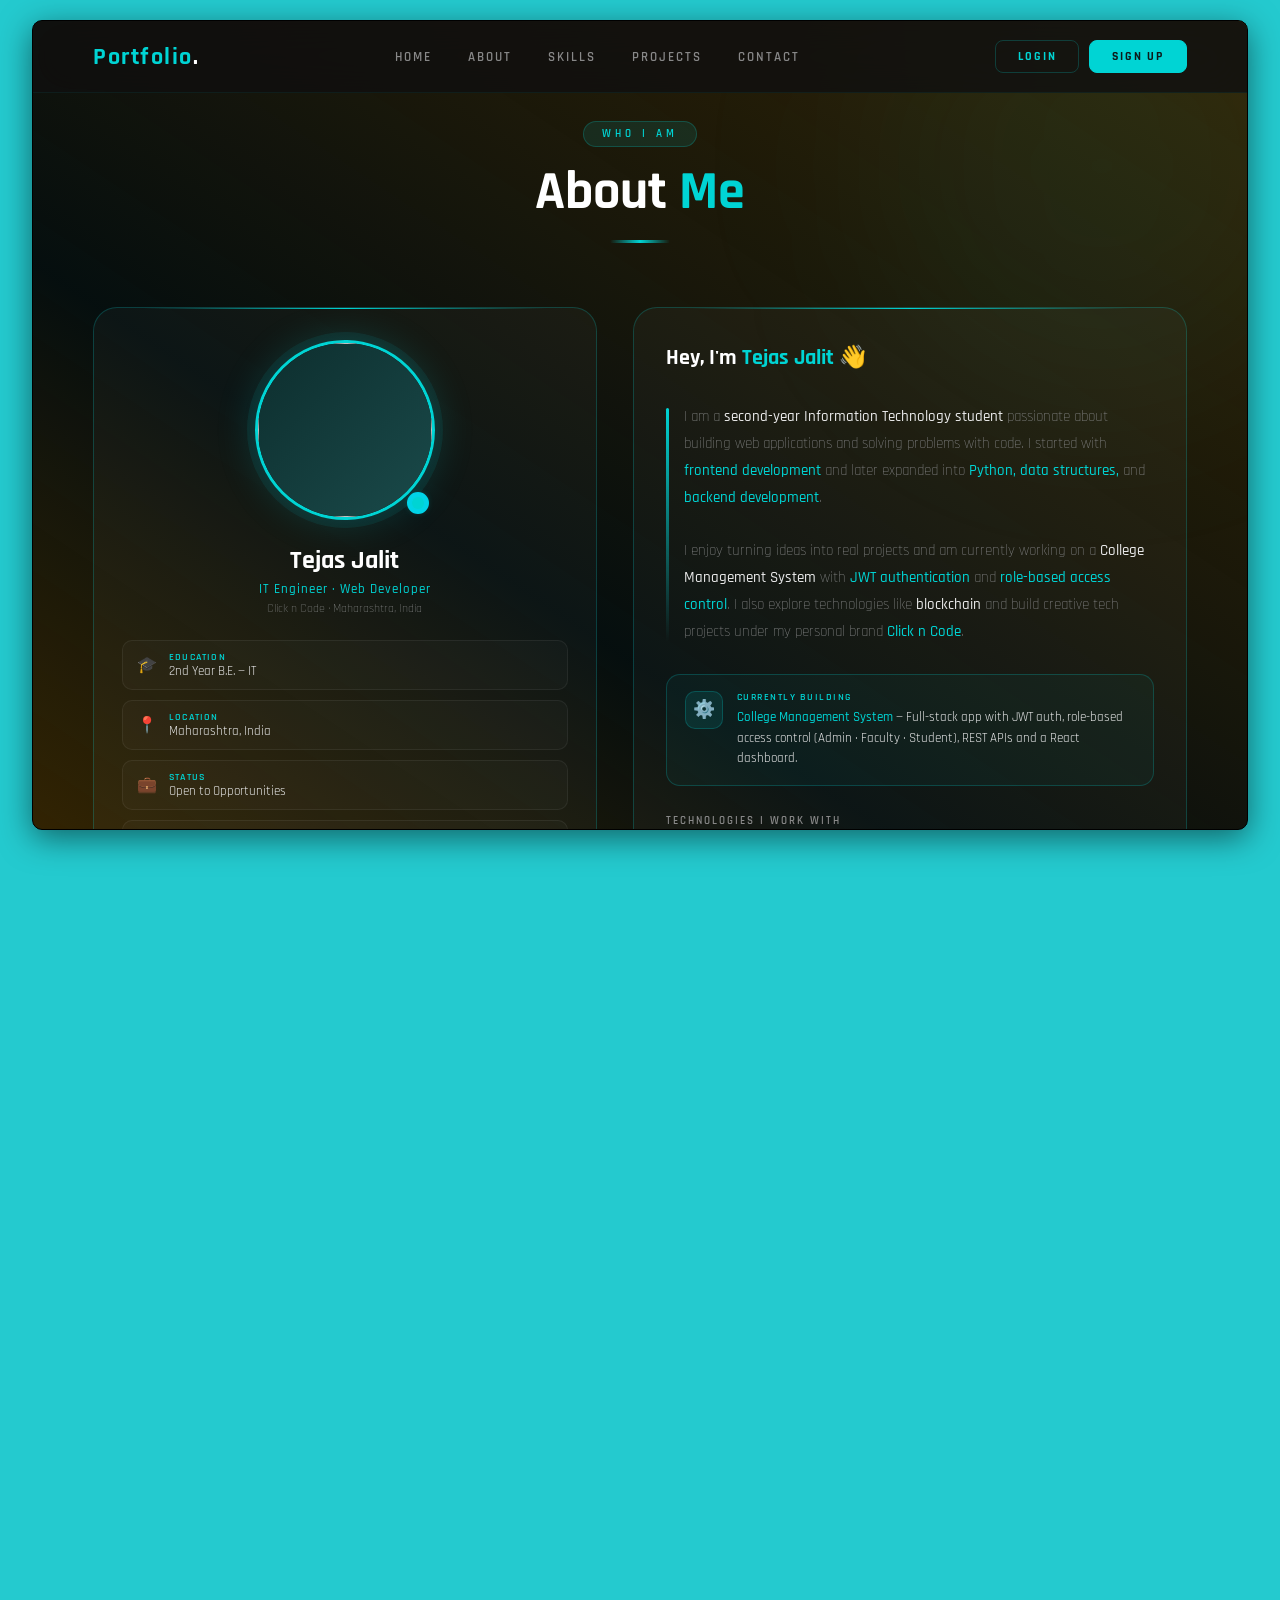
==== commit 07dbd151: "navbar issue resolved" ====
--- a/about.html
+++ b/about.html
@@ -430,55 +430,20 @@
 <body>
     <div class="container scroll-box">
         <!-- Navbar -->
-            <nav class="navbar" id="navbar">
-        <!-- Logo -->
-        <div class="logo">
-          <a href="index.html">Portfolio<span class="logo-dot">.</span></a>
-        </div>
-
-        <!-- Nav Items -->
-        <ul class="nav-items" id="navItems">
-          <li><a href="index.html" class="nav-link active">Home</a></li>
-          <li><a href="about.html" class="nav-link">About</a></li>
-          <li><a href="skills.html" class="nav-link">Skills</a></li>
-          <li><a href="projects.html" class="nav-link">Projects</a></li>
-          <li><a href="contact.html" class="nav-link">Contact</a></li>
-        </ul>
-
-        <!-- Action Buttons -->
-        <div class="nav-actions">
-          <a href="#" class="btn-login">Login</a>
-          <a href="#" class="btn-signup">Sign Up</a>
-        </div>
-
-        <!-- Hamburger (mobile) -->
-        <button class="hamburger" id="hamburger" aria-label="Toggle menu">
-          <span></span>
-          <span></span>
-          <span></span>
-        </button>
-      </nav>
-      <!-- Mobile Drawer -->
-      <div class="mobile-drawer" id="mobileDrawer">
-        <ul class="mobile-nav-items">
-          <li><a href="index.html" onclick="closeMenu()">Home</a></li>
-          <li><a href="about.html" onclick="closeMenu()">About</a></li>
-          <li><a href="skills.html" onclick="closeMenu()">Skills</a></li>
-          <li><a href="projects.html" onclick="closeMenu()">Projects</a></li>
-          <li><a href="contact.html" onclick="closeMenu()">Contact</a></li>
-        </ul>
-        <div class="mobile-actions">
-          <a href="#" class="btn-login">Login</a>
-          <a href="#" class="btn-signup">Sign Up</a>
-        </div>
-      </div>
-
-      <!-- Overlay -->
-      <div
-        class="drawer-overlay"
-        id="drawerOverlay"
-        onclick="closeMenu()"
-      ></div>
+
+
+
+
+
+        <div id="navbar"></div>
+
+<script>
+fetch("navbar.html")
+  .then(response => response.text())
+  .then(data => {
+    document.getElementById("navbar").innerHTML = data;
+  });
+</script>
 
      <section class="about-section" id="about">
 
--- a/css/style.css
+++ b/css/style.css
@@ -778,3 +778,391 @@
 .contact-container::-webkit-scrollbar-thumb:hover {
   background: rgba(255, 255, 255, 0.5);
 }
+
+
+
+
+
+
+
+
+
+
+
+
+
+
+/* ---------------------------navbar------------------------------ */
+
+
+/* =============================================
+   NAVBAR STYLES — Tejas Jalit Portfolio
+   navbar.css
+   Requires Google Fonts (add to <head>):
+   <link href="https://fonts.googleapis.com/css2?family=Rajdhani:wght@600;700&family=Exo+2:wght@300;400;500&display=swap" rel="stylesheet" />
+============================================= */
+
+/* ── CSS Variables (sync with your root vars) ── */
+:root {
+  --nav-bg: rgba(17, 17, 17, 0.82);
+  --nav-bg-scrolled: rgba(12, 12, 12, 0.96);
+  --cyan: #00d4d4;
+  --cyan-dim: rgba(0, 212, 212, 0.10);
+  --cyan-mid: rgba(0, 212, 212, 0.18);
+  --cyan-glow: rgba(0, 212, 212, 0.32);
+  --cyan-border: rgba(0, 212, 212, 0.22);
+  --text: #e8e8e8;
+  --muted: #888;
+  --nav-height: 72px;
+  --drawer-bg: rgba(12, 12, 12, 0.98);
+}
+
+/* ══════════════════════════════════════
+   BASE NAV
+══════════════════════════════════════ */
+.navbar {
+  position: fixed;
+  top: 0;
+  left: 0;
+  right: 0;
+  z-index: 1000;
+  height: var(--nav-height);
+  padding: 0 60px;
+  display: flex;
+  align-items: center;
+  justify-content: space-between;
+  gap: 24px;
+
+  background: var(--nav-bg);
+  backdrop-filter: blur(20px);
+  -webkit-backdrop-filter: blur(20px);
+  border-bottom: 1px solid rgba(0, 212, 212, 0.07);
+
+  transition: background 0.35s ease, box-shadow 0.35s ease;
+}
+
+/* Scrolled state — JS adds this class */
+.navbar.scrolled {
+  background: var(--nav-bg-scrolled);
+  box-shadow: 0 4px 40px rgba(0, 0, 0, 0.5);
+  border-bottom-color: var(--cyan-border);
+}
+
+/* ══════════════════════════════════════
+   LOGO
+══════════════════════════════════════ */
+.nav-logo {
+  font-family: "Rajdhani", sans-serif;
+  font-size: 24px;
+  font-weight: 700;
+  color: var(--cyan);
+  letter-spacing: 1.5px;
+  text-decoration: none;
+  white-space: nowrap;
+  transition: opacity 0.25s;
+}
+
+.nav-logo:hover {
+  opacity: 0.8;
+}
+
+.nav-logo-dot {
+  color: #fff;
+}
+
+/* ══════════════════════════════════════
+   DESKTOP LINKS
+══════════════════════════════════════ */
+.nav-links {
+  list-style: none;
+  display: flex;
+  align-items: center;
+  gap: 4px;
+  margin: 0;
+  padding: 0;
+  flex: 1;
+  justify-content: center;
+}
+
+.nav-link {
+  font-family: "Rajdhani", sans-serif;
+  font-size: 13px;
+  font-weight: 600;
+  letter-spacing: 1.8px;
+  text-transform: uppercase;
+  color: var(--muted);
+  text-decoration: none;
+  padding: 7px 16px;
+  border-radius: 8px;
+  position: relative;
+  transition: color 0.25s, background 0.25s;
+}
+
+/* animated underline */
+.nav-link::after {
+  content: "";
+  position: absolute;
+  bottom: 3px;
+  left: 50%;
+  right: 50%;
+  height: 2px;
+  background: var(--cyan);
+  border-radius: 2px;
+  transition: left 0.3s ease, right 0.3s ease;
+}
+
+.nav-link:hover,
+.nav-link.active {
+  color: var(--cyan);
+}
+
+.nav-link:hover::after,
+.nav-link.active::after {
+  left: 16px;
+  right: 16px;
+}
+
+/* ══════════════════════════════════════
+   ACTION BUTTONS
+══════════════════════════════════════ */
+.nav-actions {
+  display: flex;
+  align-items: center;
+  gap: 10px;
+  flex-shrink: 0;
+}
+
+.nav-btn {
+  font-family: "Rajdhani", sans-serif;
+  font-size: 12px;
+  font-weight: 700;
+  letter-spacing: 1.8px;
+  text-transform: uppercase;
+  padding: 8px 22px;
+  border-radius: 8px;
+  text-decoration: none;
+  cursor: pointer;
+  white-space: nowrap;
+  transition: all 0.28s ease;
+  display: inline-block;
+}
+
+.nav-btn-outline {
+  border: 1px solid var(--cyan-border);
+  background: transparent;
+  color: var(--cyan);
+}
+
+.nav-btn-outline:hover {
+  background: var(--cyan-dim);
+  border-color: var(--cyan);
+  box-shadow: 0 0 16px var(--cyan-glow);
+}
+
+.nav-btn-filled {
+  border: 1px solid var(--cyan);
+  background: var(--cyan);
+  color: #0d1a1a;
+}
+
+.nav-btn-filled:hover {
+  background: #00ffff;
+  border-color: #00ffff;
+  box-shadow: 0 0 20px var(--cyan-glow);
+}
+
+/* ══════════════════════════════════════
+   HAMBURGER BUTTON
+══════════════════════════════════════ */
+.nav-hamburger {
+  display: none;
+  flex-direction: column;
+  justify-content: center;
+  gap: 5px;
+  width: 40px;
+  height: 40px;
+  padding: 8px;
+  background: transparent;
+  border: 1px solid var(--cyan-border);
+  border-radius: 8px;
+  cursor: pointer;
+  flex-shrink: 0;
+  transition: border-color 0.25s, background 0.25s;
+}
+
+.nav-hamburger:hover {
+  border-color: var(--cyan);
+  background: var(--cyan-dim);
+}
+
+.nav-hamburger span {
+  display: block;
+  width: 100%;
+  height: 2px;
+  background: var(--cyan);
+  border-radius: 2px;
+  transform-origin: center;
+  transition: transform 0.35s ease, opacity 0.25s ease, width 0.3s ease;
+}
+
+/* "X" state when open */
+.nav-hamburger.open span:nth-child(1) {
+  transform: translateY(7px) rotate(45deg);
+}
+
+.nav-hamburger.open span:nth-child(2) {
+  opacity: 0;
+  width: 0;
+}
+
+.nav-hamburger.open span:nth-child(3) {
+  transform: translateY(-7px) rotate(-45deg);
+}
+
+/* ══════════════════════════════════════
+   MOBILE DRAWER
+══════════════════════════════════════ */
+.nav-drawer {
+  display: none;
+  /* shown via JS class */
+  position: fixed;
+  top: var(--nav-height);
+  left: 0;
+  right: 0;
+  z-index: 999;
+
+  background: var(--drawer-bg);
+  backdrop-filter: blur(24px);
+  -webkit-backdrop-filter: blur(24px);
+  border-bottom: 1px solid var(--cyan-border);
+
+  padding: 20px 24px 28px;
+  flex-direction: column;
+  gap: 4px;
+
+  /* slide-down animation */
+  transform: translateY(-10px);
+  opacity: 0;
+  transition: transform 0.35s ease, opacity 0.3s ease;
+  pointer-events: none;
+}
+
+.nav-drawer.open {
+  display: flex;
+  transform: translateY(0);
+  opacity: 1;
+  pointer-events: all;
+}
+
+.drawer-links {
+  list-style: none;
+  margin: 0;
+  padding: 0;
+  display: flex;
+  flex-direction: column;
+  gap: 2px;
+}
+
+/* override base .nav-link styles for drawer */
+.nav-drawer .nav-link {
+  display: block;
+  font-size: 15px;
+  letter-spacing: 2.5px;
+  padding: 12px 18px;
+  border-radius: 10px;
+}
+
+.nav-drawer .nav-link::after {
+  display: none;
+}
+
+.nav-drawer .nav-link:hover,
+.nav-drawer .nav-link.active {
+  background: var(--cyan-dim);
+  color: var(--cyan);
+}
+
+.drawer-actions {
+  display: flex;
+  gap: 10px;
+  margin-top: 16px;
+}
+
+.drawer-actions .nav-btn {
+  flex: 1;
+  text-align: center;
+}
+
+/* ══════════════════════════════════════
+   OVERLAY (dimmed background)
+══════════════════════════════════════ */
+.nav-overlay {
+  display: none;
+  position: fixed;
+  inset: 0;
+  z-index: 998;
+  background: rgba(0, 0, 0, 0.55);
+  backdrop-filter: blur(2px);
+  -webkit-backdrop-filter: blur(2px);
+  animation: overlayFadeIn 0.3s ease forwards;
+}
+
+.nav-overlay.show {
+  display: block;
+}
+
+@keyframes overlayFadeIn {
+  from {
+    opacity: 0;
+  }
+
+  to {
+    opacity: 1;
+  }
+}
+
+/* ══════════════════════════════════════
+   RESPONSIVE BREAKPOINTS
+══════════════════════════════════════ */
+
+/* Tablet / medium screens */
+@media (max-width: 1024px) {
+  .navbar {
+    padding: 0 36px;
+  }
+
+  .nav-links {
+    gap: 2px;
+  }
+
+  .nav-link {
+    padding: 7px 12px;
+    font-size: 12px;
+  }
+}
+
+/* Mobile — hide desktop items, show hamburger */
+@media (max-width: 768px) {
+  .navbar {
+    padding: 0 20px;
+  }
+
+  .nav-links {
+    display: none;
+  }
+
+  .nav-actions {
+    display: none;
+  }
+
+  .nav-hamburger {
+    display: flex;
+  }
+}
+
+/* Very small screens */
+@media (max-width: 400px) {
+  .nav-logo {
+    font-size: 20px;
+  }
+}
